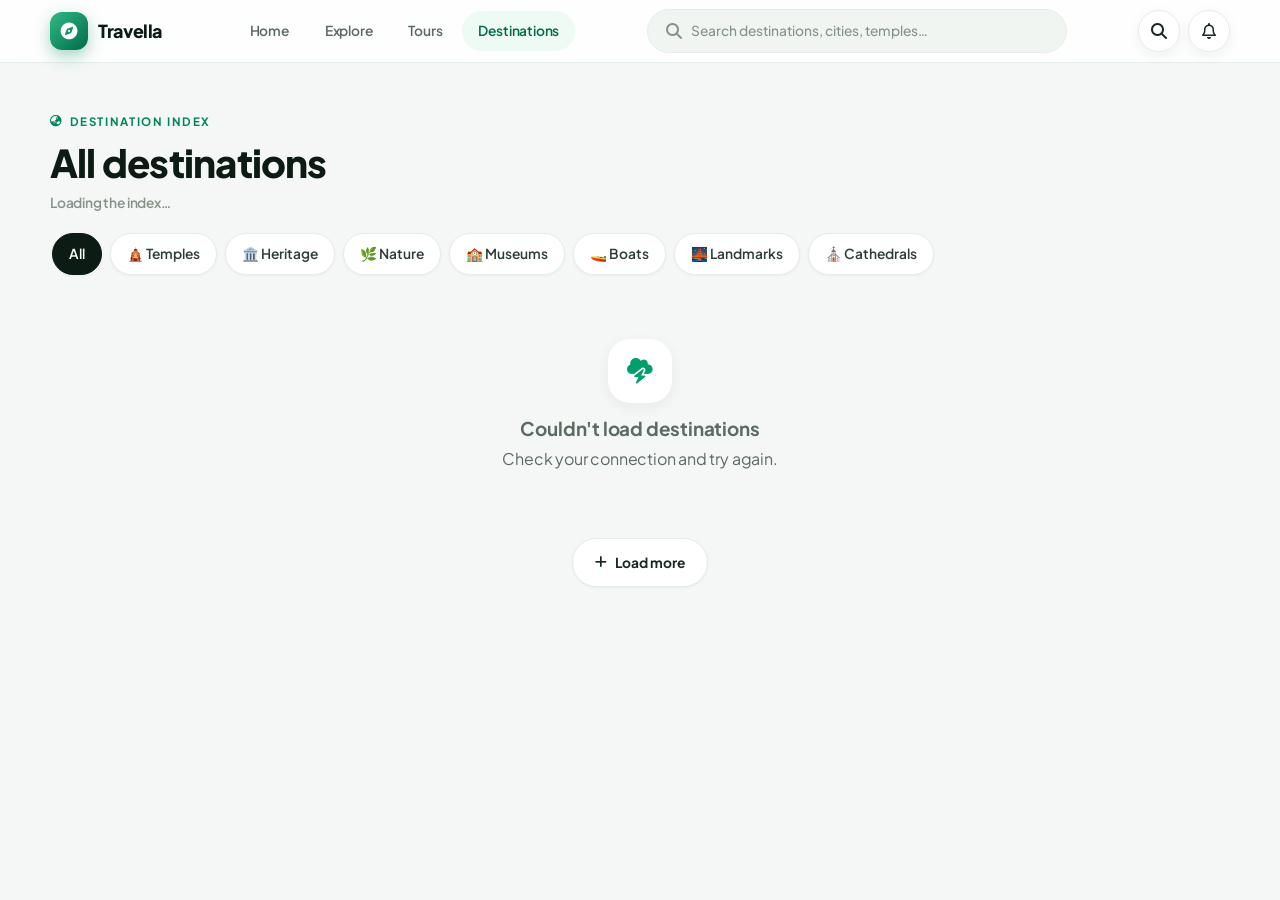
==== all.html @ 12d56f6b "Add files via upload" ====
<!DOCTYPE html>
<html lang="en">
<head>
<meta charset="UTF-8">
<meta name="viewport" content="width=device-width, initial-scale=1.0">
<title>Travella — Destinations</title>
<meta name="description" content="Browse every destination in the Travella index — temples, heritage, nature, museums and more.">
<link rel="preconnect" href="https://fonts.googleapis.com">
<link rel="preconnect" href="https://fonts.gstatic.com" crossorigin>
<link href="https://fonts.googleapis.com/css2?family=Plus+Jakarta+Sans:wght@400;500;600;700;800&display=swap" rel="stylesheet">
<link href="https://cdnjs.cloudflare.com/ajax/libs/font-awesome/6.5.2/css/all.min.css" rel="stylesheet">
<link href="styles.css" rel="stylesheet">
<style>
  .list-top { padding-top: clamp(20px, 4vw, 44px); }
  .list-top h1 { margin-top: 8px; }
  .list-count { font-size: var(--fs-sm); color: var(--ink-400); font-weight: 600; margin-top: 6px; display: block; }
  .chip-filter { border-width: 1.5px; }
  .chip-filter.active { background: var(--ink-900); color: #fff; border-color: var(--ink-900); }
  .load-more-wrap { display: grid; place-items: center; padding: 26px 0 10px; }
  .grid-all { grid-template-columns: repeat(auto-fill, minmax(min(100%, 210px), 1fr)); }
</style>
</head>
<body>

<main class="container list-top">
  <span class="eyebrow anim-up"><i class="fa-solid fa-earth-asia"></i> Destination index</span>
  <h1 class="h1 anim-up delay-1" id="pageTitle">All destinations</h1>
  <span class="list-count anim-up delay-1" id="pageCount">Loading the index…</span>

  <div class="filter-rail anim-up delay-2" id="filterRail" style="margin-top:18px;"></div>

  <div class="grid grid-all" id="destGrid" style="margin-top:10px;"></div>
  <div class="load-more-wrap" id="loadMoreWrap" hidden>
    <button class="btn btn-ghost" id="loadMoreBtn"><i class="fa-solid fa-plus"></i> Load more</button>
  </div>
</main>

<script src="app.js"></script>
<script>
const T = window.Travel;

const FILTERS = [
  { label: "All", cat: "" },
  { label: "🛕 Temples", cat: "Temple" },
  { label: "🏛️ Heritage", cat: "Heritage" },
  { label: "🌿 Nature", cat: "Nature" },
  { label: "🏫 Museums", cat: "Museum" },
  { label: "🚤 Boats", cat: "Boat" },
  { label: "🌉 Landmarks", cat: "Landmark" },
  { label: "⛪ Cathedrals", cat: "Church" },
];

let currentCat = "", page = 1, total = 0, hasMore = true, loading = false;

function readQuery() {
  const p = new URLSearchParams(location.search);
  currentCat = (p.get("category") || "").trim();
  page = 1;
}

function renderFilters() {
  const rail = document.getElementById("filterRail");
  rail.innerHTML = FILTERS.map((f) => `
    <button class="chip chip-filter ${(f.cat === currentCat || (f.cat === "" && !currentCat)) ? "active" : ""}"
            data-cat="${f.cat}">${f.label}</button>`).join("");
  rail.querySelectorAll(".chip-filter").forEach((c) => {
    c.addEventListener("click", () => {
      const cat = c.dataset.cat;
      const url = cat ? `all.html?category=${encodeURIComponent(cat)}` : "all.html";
      history.pushState({}, "", url);
      currentCat = cat;
      renderFilters();
      reload();
    });
  });
}

async function fetchPage() {
  if (!currentCat) {
    const res = await fetch(`${T.API}/sundarikanya?tag=&page=${page}&limit=60`);
    const j = await res.json();
    return j.data || [];
  }
  return T.fetchList(currentCat, page);
}

async function reload() {
  page = 1; hasMore = true; total = 0;
  const grid = document.getElementById("destGrid");
  const count = document.getElementById("pageCount");
  grid.innerHTML = T.skCards(8);
  document.getElementById("loadMoreWrap").hidden = true;
  try {
    const items = await fetchPage();
    total = items.length;
    document.getElementById("pageTitle").textContent = currentCat || "All destinations";
    count.textContent = items.length
      ? `${items.length} place${items.length > 1 ? "s" : ""} · ${currentCat || "entire index"}`
      : "No places matched this filter.";
    grid.innerHTML = items.length ? items.map(T.cardHTML).join("") :
      `<div class="state-box" style="grid-column:1/-1;">
        <div class="state-ico"><i class="fa-regular fa-face-frown"></i></div>
        <h3 class="h3">Nothing under “${T.esc(currentCat)}”</h3>
        <p>Try a broader filter above.</p>
      </div>`;
    hasMore = items.length >= 60 || items.length === 30;
    document.getElementById("loadMoreWrap").hidden = !hasMore;
  } catch (e) {
    console.error(e);
    grid.innerHTML = `<div class="state-box" style="grid-column:1/-1;">
      <div class="state-ico"><i class="fa-solid fa-cloud-bolt"></i></div>
      <h3 class="h3">Couldn't load destinations</h3>
      <p>Check your connection and try again.</p>
    </div>`;
  }
  T.initReveal();
}

document.getElementById("loadMoreBtn").addEventListener("click", async () => {
  if (loading) return;
  loading = true;
  page++;
  const grid = document.getElementById("destGrid");
  const btn = document.getElementById("loadMoreBtn");
  btn.innerHTML = '<i class="fa-solid fa-circle-notch fa-spin"></i> Loading…';
  try {
    const more = await fetchPage();
    grid.insertAdjacentHTML("beforeend", more.map(T.cardHTML).join(""));
    total += more.length;
    document.getElementById("pageCount").textContent =
      `${total} places · ${currentCat || "entire index"}`;
    hasMore = more.length > 0;
    document.getElementById("loadMoreWrap").hidden = !hasMore;
  } catch (e) {
    console.error(e);
    page--;
  }
  btn.innerHTML = '<i class="fa-solid fa-plus"></i> Load more';
  loading = false;
});

readQuery();
renderFilters();
reload();

T.renderShell("all", { searchBox: true });
</script>
</body>
</html>
---- styles.css ----
/* ============================================================
   TRAVELLA — Premium Travel UI · Mobile-first Design System
   Flexbox + CSS Grid + Container Queries + Fluid Typography
   ============================================================ */

/* ---------- 1. Design Tokens ---------- */
:root {
  /* Brand */
  --brand-700: #006b4a;
  --brand-600: #00855b;
  --brand-500: #00a06b;
  --brand-400: #2fbb84;
  --brand-100: #d7f4e6;
  --brand-50: #eefaf4;

  /* Accent */
  --sun-600: #e8890c;
  --sun-500: #ffb23e;
  --sun-100: #fff1d6;

  /* Ink (text) */
  --ink-900: #0c1b14;
  --ink-800: #172920;
  --ink-700: #2c3d33;
  --ink-500: #5c6b62;
  --ink-400: #84948a;
  --ink-300: #aebbb3;

  /* Surfaces */
  --bg: #f4f7f5;
  --surface: #ffffff;
  --surface-2: #f0f5f2;
  --line: #e5ede8;

  /* Radius */
  --r-xs: 10px;
  --r-sm: 14px;
  --r-md: 20px;
  --r-lg: 26px;
  --r-xl: 34px;
  --r-full: 999px;

  /* Shadows */
  --sh-xs: 0 1px 3px rgba(14, 42, 30, 0.05);
  --sh-sm: 0 4px 14px rgba(14, 42, 30, 0.06);
  --sh-md: 0 12px 32px rgba(14, 42, 30, 0.09);
  --sh-lg: 0 26px 60px rgba(14, 42, 30, 0.14);

  /* Fluid type scale */
  --fs-hero: clamp(2.1rem, 1.2rem + 3.4vw, 3.5rem);
  --fs-h1: clamp(1.6rem, 1.15rem + 1.6vw, 2.4rem);
  --fs-h2: clamp(1.25rem, 1.05rem + 0.8vw, 1.65rem);
  --fs-h3: clamp(1.02rem, 0.95rem + 0.3vw, 1.18rem);
  --fs-body: clamp(0.93rem, 0.9rem + 0.15vw, 1rem);
  --fs-sm: clamp(0.8rem, 0.78rem + 0.1vw, 0.87rem);
  --fs-xs: 0.72rem;

  /* Font */
  --font: "Plus Jakarta Sans", "Inter", system-ui, -apple-system, "Segoe UI", sans-serif;

  /* Motion */
  --ease: cubic-bezier(0.22, 0.61, 0.36, 1);
  --ease-spring: cubic-bezier(0.34, 1.4, 0.44, 1);
}

/* ---------- 2. Reset & Base ---------- */
*, *::before, *::after { box-sizing: border-box; margin: 0; padding: 0; }
html { scroll-behavior: smooth; -webkit-text-size-adjust: 100%; }
body {
  font-family: var(--font);
  font-size: var(--fs-body);
  line-height: 1.55;
  color: var(--ink-900);
  background: var(--bg);
  min-height: 100vh;
  -webkit-font-smoothing: antialiased;
  letter-spacing: -0.012em;
}
img { display: block; max-width: 100%; }
a { color: inherit; text-decoration: none; }
button { font: inherit; cursor: pointer; border: 0; background: none; color: inherit; }
input, textarea { font: inherit; border: 0; outline: 0; color: inherit; }
ul, ol { list-style: none; }
h1, h2, h3, h4 { line-height: 1.2; text-wrap: balance; }
::selection { background: var(--brand-500); color: #fff; }

/* ---------- 3. Layout primitives ---------- */
.container {
  width: min(1180px, 100% - clamp(1.6rem, 4vw, 3.5rem));
  margin-inline: auto;
}
.container--narrow { width: min(860px, 100% - clamp(1.6rem, 4vw, 3.5rem)); }

.stack { display: flex; flex-direction: column; }
.stack > * + * { margin-top: var(--gap, 14px); }

/* Responsive grid — auto-fills columns based on width (no media query needed) */
.grid {
  display: grid;
  gap: clamp(12px, 2vw, 22px);
  grid-template-columns: repeat(auto-fill, minmax(min(100%, 190px), 1fr));
}
.grid--wide { grid-template-columns: repeat(auto-fill, minmax(min(100%, 250px), 1fr)); }

/* ---------- 4. Typography utilities ---------- */
.hero-title { font-size: var(--fs-hero); font-weight: 800; letter-spacing: -0.03em; }
.h1 { font-size: var(--fs-h1); font-weight: 800; letter-spacing: -0.02em; }
.h2 { font-size: var(--fs-h2); font-weight: 800; letter-spacing: -0.02em; }
.h3 { font-size: var(--fs-h3); font-weight: 700; }
.muted { color: var(--ink-500); }
.eyebrow {
  display: inline-flex; align-items: center; gap: 6px;
  font-size: var(--fs-xs); font-weight: 700; letter-spacing: 0.14em;
  text-transform: uppercase; color: var(--brand-600);
}

/* ---------- 5. Buttons & chips ---------- */
.btn {
  display: inline-flex; align-items: center; justify-content: center; gap: 8px;
  font-weight: 700; font-size: var(--fs-sm); border-radius: var(--r-full);
  padding: 13px 22px; transition: transform 0.18s var(--ease), box-shadow 0.25s var(--ease);
  white-space: nowrap; user-select: none;
}
.btn:active { transform: scale(0.97); }
.btn-primary { background: linear-gradient(135deg, var(--brand-500), var(--brand-700)); color: #fff; box-shadow: 0 10px 24px rgba(0, 133, 91, 0.35); }
.btn-primary:hover { box-shadow: 0 14px 30px rgba(0, 133, 91, 0.45); transform: translateY(-1px); }
.btn-dark { background: var(--ink-900); color: #fff; }
.btn-ghost { background: var(--surface); color: var(--ink-800); border: 1px solid var(--line); box-shadow: var(--sh-xs); }
.btn-ghost:hover { border-color: var(--brand-400); color: var(--brand-700); }
.btn-sm { padding: 9px 16px; font-size: var(--fs-xs); }

.chip {
  display: inline-flex; align-items: center; gap: 6px;
  padding: 9px 16px; border-radius: var(--r-full);
  background: var(--surface); border: 1px solid var(--line);
  font-size: var(--fs-sm); font-weight: 600; color: var(--ink-700);
  box-shadow: var(--sh-xs); transition: all 0.2s var(--ease); white-space: nowrap;
}
.chip:hover { border-color: var(--brand-400); }
.chip.active { background: var(--ink-900); color: #fff; border-color: var(--ink-900); }
.chip.active i { color: var(--sun-500); }

/* ---------- 6. Icon buttons ---------- */
.icon-btn {
  width: 42px; height: 42px; flex: none; display: grid; place-items: center;
  border-radius: 50%; background: var(--surface); color: var(--ink-800);
  box-shadow: var(--sh-sm); border: 1px solid var(--line); font-size: 1rem;
  transition: transform 0.18s var(--ease);
}
.icon-btn:active { transform: scale(0.9); }

/* ---------- 7. Top navigation ----------
   Mobile: logo + search trigger + bell
   Desktop: full navbar with links            */
.topnav {
  position: sticky; top: 0; z-index: 80;
  backdrop-filter: blur(14px); -webkit-backdrop-filter: blur(14px);
  background: color-mix(in srgb, #ffffff 82%, transparent);
  border-bottom: 1px solid var(--line);
}
.topnav-inner {
  display: flex; align-items: center; justify-content: space-between; gap: 12px;
  min-height: 62px;
}
.brand { display: flex; align-items: center; gap: 10px; font-weight: 800; font-size: 1.12rem; letter-spacing: -0.02em; }
.brand-logo {
  width: 38px; height: 38px; border-radius: 12px; display: grid; place-items: center;
  background: linear-gradient(135deg, var(--brand-400), var(--brand-700)); color: #fff; font-size: 1.05rem;
  box-shadow: 0 6px 16px rgba(0, 133, 91, 0.35);
}
.nav-links { display: none; align-items: center; gap: 4px; }
.nav-links a {
  padding: 9px 16px; border-radius: var(--r-full); font-weight: 600;
  font-size: var(--fs-sm); color: var(--ink-500); transition: all 0.2s var(--ease);
}
.nav-links a:hover { color: var(--ink-900); background: var(--surface-2); }
.nav-links a.active { color: var(--brand-700); background: var(--brand-50); }
.topnav-search {
  display: none; flex: 1; max-width: 420px; align-items: center; gap: 10px;
  background: var(--surface-2); border: 1px solid var(--line);
  border-radius: var(--r-full); padding: 10px 18px; color: var(--ink-400);
}
.topnav-search input { background: none; width: 100%; font-size: var(--fs-sm); font-weight: 500; }
.topnav-search input::placeholder { color: var(--ink-400); }

/* ---------- 8. Bottom dock (mobile) ---------- */
.dock {
  position: fixed; bottom: 14px; left: 50%; transform: translateX(-50%);
  z-index: 90; width: min(92%, 430px);
  display: flex; align-items: center; justify-content: space-between;
  padding: 9px 14px; border-radius: var(--r-full);
  background: rgba(255, 255, 255, 0.92); backdrop-filter: blur(16px);
  box-shadow: var(--sh-lg); border: 1px solid rgba(255, 255, 255, 0.9);
}
.dock a {
  width: 52px; height: 46px; border-radius: var(--r-full);
  display: grid; place-items: center; font-size: 1.15rem; color: var(--ink-500);
  transition: all 0.22s var(--ease);
}
.dock a.active { background: var(--ink-900); color: #fff; box-shadow: 0 8px 20px rgba(12, 27, 20, 0.3); }

/* Desktop chrome: swap mobile dock for the full navbar */
@media (min-width: 900px) {
  .nav-links { display: flex; }
  .topnav-search { display: flex; }
  .dock { display: none; }
  body.has-dock { padding-bottom: 0; }
}
.dock .dock-cta {
  width: 52px; height: 52px; margin-top: -30px; border-radius: 50%;
  background: linear-gradient(135deg, var(--brand-400), var(--brand-700));
  color: #fff; font-size: 1.3rem; box-shadow: 0 12px 26px rgba(0, 133, 91, 0.45);
  border: 4px solid #fff;
}
.dock .dock-cta:active { transform: scale(0.94); }
body.has-dock { padding-bottom: 96px; }

/* ---------- 9. Section headers ---------- */
.section-head { display: flex; align-items: center; justify-content: space-between; gap: 12px; margin-bottom: 4px; }
.section-head .view-all {
  font-size: var(--fs-sm); font-weight: 700; color: var(--brand-600);
  display: inline-flex; align-items: center; gap: 4px; transition: gap 0.2s var(--ease);
}
.section-head .view-all:hover { gap: 8px; }
.section { margin-top: clamp(26px, 5vw, 46px); content-visibility: auto; contain-intrinsic-size: auto 480px; }

/* ---------- 10. Rails: horizontal snap scroll (mobile) → grid (desktop) ---------- */
.rail {
  display: flex; gap: clamp(12px, 1.6vw, 18px); overflow-x: auto;
  scroll-snap-type: x proximity; padding: 6px 4px 18px;
  margin-inline: calc(clamp(1.6rem, 4vw, 3.5rem) / 2 * -1); /* bleed to screen edge */
  padding-inline: clamp(1.6rem, 4vw, 3.5rem);
  scrollbar-width: none;
}
.rail::-webkit-scrollbar { display: none; }
.rail > * { scroll-snap-align: start; }
@media (min-width: 900px) {
  .rail {
    display: grid; grid-template-columns: repeat(auto-fill, minmax(min(100%, 235px), 1fr));
    overflow: visible; margin-inline: 0; padding: 4px 0 8px; scroll-snap: none;
  }
  .rail--fixed {
    display: grid; grid-template-columns: repeat(auto-fill, minmax(190px, 1fr));
  }
}

/* ---------- 11. Destination card ---------- */
.dcard {
  container-type: inline-size;
  min-width: 200px; flex: 0 0 76vw; max-width: 100%;
  background: var(--surface); border-radius: var(--r-md);
  overflow: hidden; border: 1px solid var(--line); box-shadow: var(--sh-sm);
  transition: transform 0.28s var(--ease), box-shadow 0.28s var(--ease);
  display: flex; flex-direction: column;
}
@media (min-width: 480px) { .dcard { flex-basis: 230px; } }
.dcard:hover { transform: translateY(-5px); box-shadow: var(--sh-md); }
.dcard .media {
  position: relative; aspect-ratio: 4 / 3.1; overflow: hidden; background: var(--surface-2);
}
.dcard .media img {
  width: 100%; height: 100%; object-fit: cover;
  transition: transform 0.6s var(--ease);
}
.dcard:hover .media img { transform: scale(1.06); }
.dcard .cat-badge {
  position: absolute; top: 10px; left: 10px; z-index: 3;
  background: rgba(255, 255, 255, 0.9); backdrop-filter: blur(8px);
  color: var(--ink-800); font-size: 0.62rem; font-weight: 700; letter-spacing: 0.06em;
  text-transform: uppercase; padding: 5px 11px; border-radius: var(--r-full);
  box-shadow: var(--sh-xs);
}
.dcard .heart {
  position: absolute; top: 10px; right: 10px; z-index: 3;
  width: 34px; height: 34px; border-radius: 50%;
  display: grid; place-items: center; background: rgba(255, 255, 255, 0.92);
  color: var(--ink-700); font-size: 0.85rem; box-shadow: var(--sh-xs);
  transition: all 0.2s var(--ease);
}
.dcard .heart.on { color: #ef4d4d; }
.dcard .heart.on i { font-weight: 900; }
.dcard .price-badge {
  position: absolute; bottom: 10px; right: 10px; z-index: 3;
  background: var(--ink-900); color: #fff; font-size: 0.7rem; font-weight: 700;
  padding: 6px 13px; border-radius: var(--r-full);
  box-shadow: 0 6px 16px rgba(12, 27, 20, 0.35);
}
.dcard .price-badge.free { background: var(--brand-600); }
.dbody { padding: 13px 14px 15px; display: flex; flex-direction: column; gap: 6px; flex: 1; }
.dtitle {
  font-size: 0.92rem; font-weight: 700; line-height: 1.35; color: var(--ink-900);
  display: -webkit-box; -webkit-line-clamp: 2; -webkit-box-orient: vertical; overflow: hidden;
}
.dloc {
  display: flex; align-items: center; gap: 5px; font-size: var(--fs-xs);
  color: var(--ink-500); font-weight: 500;
}
.dloc i { color: #e5484d; font-size: 0.7rem; }
.dloc span { overflow: hidden; text-overflow: ellipsis; white-space: nowrap; }
.dmeta { display: flex; align-items: center; gap: 6px; margin-top: auto; }
.rating-num { font-size: var(--fs-xs); font-weight: 800; color: var(--ink-900); }
.dots { display: inline-flex; gap: 2.5px; }
.dot { width: 7px; height: 7px; border-radius: 50%; background: var(--brand-500); }
.dot.muted { background: var(--line); }
.revs { font-size: var(--fs-xs); color: var(--ink-400); font-weight: 500; }
.meta-spacer { flex: 1; }
.days-tag {
  font-size: 0.62rem; font-weight: 700; color: var(--brand-700);
  background: var(--brand-50); padding: 3px 9px; border-radius: var(--r-full);
}

/* Container-query upgrade: when a card gets wider, enrich it */
@container (min-width: 300px) {
  .dcard .media { aspect-ratio: 16 / 10.5; }
  .dtitle { font-size: 1rem; }
}

/* ---------- 12. Recent row (list style) ---------- */
.rrow {
  container-type: inline-size;
  display: flex; align-items: center; gap: 14px;
  background: var(--surface); border: 1px solid var(--line);
  border-radius: var(--r-md); padding: 10px; box-shadow: var(--sh-xs);
  transition: transform 0.25s var(--ease), box-shadow 0.25s var(--ease);
}
.rrow:hover { transform: translateY(-3px); box-shadow: var(--sh-md); }
.rrow .thumb {
  width: 76px; height: 76px; flex: none; border-radius: var(--r-sm);
  object-fit: cover;
}
.rrow .rbody { min-width: 0; flex: 1; display: flex; flex-direction: column; gap: 4px; }
.rrow .rtitle {
  font-size: var(--fs-sm); font-weight: 700; color: var(--ink-900); line-height: 1.35;
  display: -webkit-box; -webkit-line-clamp: 2; -webkit-box-orient: vertical; overflow: hidden;
}
.rrow .rloc { display: flex; align-items: center; gap: 5px; font-size: var(--fs-xs); color: var(--ink-500); }
.rrow .rloc i { color: #e5484d; }
.rrow .rprice { font-size: var(--fs-sm); font-weight: 800; color: var(--brand-700); white-space: nowrap; }
@container (min-width: 420px) { .rrow .thumb { width: 96px; height: 96px; } .rrow .rtitle { font-size: 1rem; } }

/* ---------- 13. Hero (home) ---------- */
.hero-card {
  position: relative; overflow: hidden; border-radius: var(--r-xl);
  background: linear-gradient(135deg, #0f2f22 0%, #00513a 55%, #00a06b 130%);
  color: #fff; box-shadow: var(--sh-lg);
  padding: clamp(24px, 5vw, 44px);
}
.hero-card::after {
  content: ""; position: absolute; inset: 0; pointer-events: none;
  background:
    radial-gradient(600px 300px at 85% -10%, rgba(255, 178, 62, 0.35), transparent 60%),
    radial-gradient(500px 320px at -10% 110%, rgba(47, 187, 132, 0.45), transparent 60%);
}
.hero-card > * { position: relative; z-index: 1; }
.hero-card .hero-big { font-size: clamp(1.5rem, 1.2rem + 1.6vw, 2.2rem); font-weight: 800; line-height: 1.18; letter-spacing: -0.02em; }
.hero-stats { display: flex; gap: clamp(16px, 4vw, 36px); margin-top: clamp(18px, 3vw, 26px); }
.hero-stat b { display: block; font-size: clamp(1.1rem, 1rem + 0.8vw, 1.6rem); font-weight: 800; }
.hero-stat span { font-size: var(--fs-xs); color: rgba(255, 255, 255, 0.75); font-weight: 500; }

/* ---------- 14. Home search pill ---------- */
.search-pill {
  display: flex; align-items: center; gap: 12px;
  background: #fff; border-radius: var(--r-full);
  padding: 8px 8px 8px 20px; box-shadow: var(--sh-md);
  transition: box-shadow 0.25s var(--ease);
}
.search-pill:focus-within { box-shadow: 0 0 0 3px var(--brand-100), var(--sh-md); }
.search-pill i { color: var(--brand-600); }
.search-pill input { flex: 1; font-size: var(--fs-sm); font-weight: 500; min-width: 0; }
.search-pill input::placeholder { color: var(--ink-400); }
.search-pill .go {
  width: 42px; height: 42px; flex: none; border-radius: 50%;
  background: linear-gradient(135deg, var(--brand-500), var(--brand-700)); color: #fff;
  display: grid; place-items: center; box-shadow: 0 8px 18px rgba(0, 133, 91, 0.4);
  transition: transform 0.18s var(--ease);
}
.search-pill .go:active { transform: scale(0.9); }

/* ---------- 15. Explore / search page ---------- */
.hero-stage {
  position: relative; border-radius: var(--r-lg); overflow: hidden;
  aspect-ratio: 4 / 3.4; box-shadow: var(--sh-md);
}
@media (min-width: 640px) { .hero-stage { aspect-ratio: 16 / 7; } }
@media (min-width: 1100px) { .hero-stage { aspect-ratio: 21 / 8; } }
.hero-stage img { width: 100%; height: 100%; object-fit: cover; }
.hero-stage .shade {
  position: absolute; inset: 0; z-index: 2;
  background: linear-gradient(180deg, rgba(10, 22, 16, 0.05) 30%, rgba(10, 22, 16, 0.72) 100%);
  pointer-events: none;
}
.hero-stage .stage-caption {
  position: absolute; left: 18px; right: 18px; bottom: 16px; z-index: 3; color: #fff;
}
.hero-stage .stage-caption h1 { font-size: clamp(1.5rem, 1.1rem + 2vw, 2.6rem); font-weight: 800; letter-spacing: -0.02em; }
.hero-stage .stage-caption p { font-size: var(--fs-sm); color: rgba(255, 255, 255, 0.82); }
.hero-stage .count-chip {
  position: absolute; top: 14px; right: 14px; z-index: 3;
  background: rgba(12, 27, 20, 0.72); backdrop-filter: blur(8px); color: #fff;
  font-size: var(--fs-xs); font-weight: 700; padding: 7px 14px; border-radius: var(--r-full);
  display: flex; align-items: center; gap: 6px;
}
.hero-stage .car-btn {
  position: absolute; top: 50%; translate: 0 -50%; z-index: 4;
  width: 38px; height: 38px; border-radius: 50%; display: grid; place-items: center;
  background: rgba(255, 255, 255, 0.85); color: var(--ink-900); box-shadow: var(--sh-sm);
}
.hero-stage .car-btn.prev { left: 12px; }
.hero-stage .car-btn.next { right: 12px; }

/* Category blocks */
.cat-block { margin-top: clamp(30px, 5vw, 48px); }
.cat-block .cat-title {
  display: flex; align-items: center; justify-content: space-between; gap: 10px; margin-bottom: 14px;
}
.cat-block .cat-title h2 { font-size: clamp(1.05rem, 0.98rem + 0.4vw, 1.35rem); font-weight: 800; }
.cat-block .cat-title .count { font-size: var(--fs-xs); color: var(--ink-400); font-weight: 600; }
.cat-block .cat-title a { font-size: var(--fs-sm); font-weight: 700; color: var(--brand-600); }

/* ---------- 16. Details page ---------- */
.details-top {
  position: relative; border-radius: var(--r-lg); overflow: hidden;
  box-shadow: var(--sh-md); background: var(--surface-2);
  aspect-ratio: 4 / 3.4; touch-action: pan-y;
}
@media (min-width: 640px) { .details-top { aspect-ratio: 21 / 9.5; } }
.details-top .back-float, .details-top .share-float {
  position: absolute; top: 14px; z-index: 5;
  width: 42px; height: 42px; border-radius: 50%; display: grid; place-items: center;
  background: rgba(255, 255, 255, 0.92); backdrop-filter: blur(8px); color: var(--ink-900);
  box-shadow: var(--sh-md); font-size: 1rem;
}
.details-top .back-float { left: 14px; }
.details-top .share-float { right: 14px; }
.details-top .img-count {
  position: absolute; right: 14px; bottom: 14px; z-index: 5;
  background: rgba(12, 27, 20, 0.72); backdrop-filter: blur(8px); color: #fff;
  font-size: var(--fs-xs); font-weight: 700; padding: 6px 13px; border-radius: var(--r-full);
  display: flex; align-items: center; gap: 6px;
}

.detail-card {
  background: var(--surface); border: 1px solid var(--line);
  border-radius: var(--r-md); padding: clamp(18px, 3vw, 26px); box-shadow: var(--sh-sm);
}
.metric-grid {
  display: grid; grid-template-columns: repeat(3, 1fr); gap: clamp(10px, 2vw, 14px);
}
.metric {
  background: var(--surface-2); border-radius: var(--r-sm);
  padding: 14px 8px; text-align: center;
}
.metric b { display: block; font-size: var(--fs-h3); font-weight: 800; color: var(--ink-900); }
.metric span {
  font-size: 0.64rem; font-weight: 700; letter-spacing: 0.1em; text-transform: uppercase; color: var(--ink-400);
}
.hour-row {
  display: flex; align-items: center; justify-content: space-between; gap: 10px;
  padding: 11px 0; border-bottom: 1px solid var(--line);
}
.hour-row:last-child { border-bottom: 0; padding-bottom: 0; }
.hour-row .day { font-weight: 700; font-size: var(--fs-sm); }
.hour-row .today { font-size: 0.6rem; font-weight: 800; color: #fff; background: var(--brand-500); padding: 2px 8px; border-radius: var(--r-full); }
.hour-row .time {
  font-size: var(--fs-sm); font-weight: 600; color: var(--ink-700);
  background: var(--surface-2); padding: 5px 13px; border-radius: var(--r-full);
}
.price-row { display: flex; align-items: center; justify-content: space-between; gap: 10px; padding: 10px 0; border-bottom: 1px dashed var(--line); }
.price-row:last-child { border-bottom: 0; padding-bottom: 0; }
.price-row .who { font-size: var(--fs-sm); color: var(--ink-500); font-weight: 600; }
.price-row .how { font-size: var(--fs-body); font-weight: 800; }
.fac-list { display: flex; flex-wrap: wrap; gap: 8px; }
.fac-chip {
  display: inline-flex; align-items: center; gap: 7px;
  background: var(--brand-50); color: var(--brand-700);
  font-size: var(--fs-sm); font-weight: 600; padding: 8px 14px; border-radius: var(--r-full);
}
.fac-chip i { color: var(--brand-500); font-size: 0.8rem; }

/* Sticky side panel (desktop) */
@media (min-width: 960px) {
  .details-layout { display: grid; grid-template-columns: minmax(0, 1.6fr) minmax(300px, 0.9fr); gap: clamp(20px, 3vw, 32px); align-items: start; }
  .details-side { position: sticky; top: 86px; }
}
.cta-bar-mobile {
  position: fixed; bottom: 14px; left: 50%; transform: translateX(-50%); z-index: 90;
  width: min(92%, 430px);
  display: flex; align-items: center; justify-content: space-between; gap: 12px;
  background: rgba(255, 255, 255, 0.94); backdrop-filter: blur(16px);
  border-radius: var(--r-full); padding: 10px 12px 10px 22px;
  box-shadow: var(--sh-lg); border: 1px solid rgba(255, 255, 255, 0.9);
}
@media (min-width: 960px) { .cta-bar-mobile { display: none; } }
.cta-bar-mobile .fee-label { font-size: 0.62rem; font-weight: 700; letter-spacing: 0.1em; text-transform: uppercase; color: var(--ink-400); }
.cta-bar-mobile .fee-value { font-size: 1.15rem; font-weight: 800; }

/* Gallery rail */
.gallery-rail { display: flex; gap: 12px; overflow-x: auto; padding: 4px 2px 10px; scroll-snap-type: x proximity; scrollbar-width: none; }
.gallery-rail::-webkit-scrollbar { display: none; }
.gallery-rail img { width: 150px; height: 106px; object-fit: cover; border-radius: var(--r-sm); flex: none; scroll-snap-align: start; cursor: pointer; transition: transform .2s var(--ease), box-shadow .2s var(--ease); }
.gallery-rail img:hover { transform: translateY(-2px); box-shadow: var(--sh-md); }
.gallery-rail .g-thumb {
  width: 150px; height: 106px; flex: none; border-radius: var(--r-sm);
  display: grid; place-items: center; cursor: pointer;
  background: linear-gradient(135deg, var(--ink-900), #23412f);
  color: #fff; font-size: 1.9rem;
  box-shadow: inset 0 0 0 1px rgba(255, 255, 255, 0.08);
  transition: transform .2s var(--ease), box-shadow .2s var(--ease);
}
.gallery-rail .g-thumb:hover { transform: translateY(-2px); box-shadow: var(--sh-md); }

/* ---------- 17. Skeleton loading ---------- */
.sk {
  position: relative; overflow: hidden; background: #e8efe9; border-radius: 10px;
}
.sk::after {
  content: ""; position: absolute; inset: 0;
  background: linear-gradient(90deg, transparent, rgba(255, 255, 255, 0.75), transparent);
  animation: shimmer 1.4s infinite;
}
@keyframes shimmer { 100% { transform: translateX(100%); } }
.sk-card {
  min-width: 200px; flex: 0 0 76vw; background: #fff; border-radius: var(--r-md);
  padding: 10px; border: 1px solid var(--line);
}
@media (min-width: 480px) { .sk-card { flex-basis: 230px; } }
.sk-card .sk { margin-bottom: 10px; }
.sk-row { display: flex; gap: 14px; align-items: center; background: #fff; border: 1px solid var(--line); border-radius: var(--r-md); padding: 10px; }

/* ---------- 18. Page 2 (experiences) components ---------- */
.x-card {
  background: var(--surface); border-radius: var(--r-lg); overflow: hidden;
  border: 1px solid var(--line); box-shadow: var(--sh-sm);
  transition: transform 0.28s var(--ease), box-shadow 0.28s var(--ease);
}
.x-card:hover { transform: translateY(-5px); box-shadow: var(--sh-md); }
.x-card .x-media { position: relative; }
.x-card .x-media img { width: 100%; aspect-ratio: 16 / 9; object-fit: cover; }
.x-card .x-badge {
  position: absolute; top: 14px; left: 14px; background: var(--sun-500); color: #3a2502;
  font-size: 0.68rem; font-weight: 800; letter-spacing: 0.04em; padding: 7px 14px; border-radius: var(--r-full);
  box-shadow: var(--sh-sm);
}
.x-body { padding: 18px; display: flex; flex-direction: column; gap: 8px; }
.stars-line { display: flex; align-items: center; gap: 6px; color: var(--sun-600); font-size: var(--fs-xs); font-weight: 700; }
.stars-line .muted { font-weight: 600; }
.x-price { font-size: 1.25rem; font-weight: 800; color: var(--brand-700); }
.x-price small { display: block; font-size: 0.66rem; font-weight: 700; letter-spacing: 0.08em; text-transform: uppercase; color: var(--ink-400); }

.cat-card {
  background: var(--surface); border: 1px solid var(--line); border-radius: var(--r-md);
  padding: 20px 12px; text-align: center; box-shadow: var(--sh-xs);
  transition: transform 0.25s var(--ease), border-color 0.25s var(--ease);
}
.cat-card:hover { transform: translateY(-4px); border-color: var(--brand-400); }
.cat-card .cat-ico {
  width: 56px; height: 56px; margin: 0 auto 10px; border-radius: 18px;
  background: var(--brand-50); display: grid; place-items: center; font-size: 1.6rem;
}
.cat-card b { font-size: var(--fs-sm); font-weight: 700; }
.cat-card small { display: block; margin-top: 2px; font-size: var(--fs-xs); color: var(--ink-400); }

.event-card {
  background: var(--surface); border: 1px solid var(--line); border-radius: var(--r-md);
  padding: 18px; box-shadow: var(--sh-xs); display: flex; align-items: center; justify-content: space-between; gap: 12px;
  transition: transform 0.25s var(--ease), box-shadow 0.25s var(--ease);
}
.event-card:hover { transform: translateY(-3px); box-shadow: var(--sh-md); }
.event-card .ev-ico {
  width: 52px; height: 52px; flex: none; border-radius: var(--r-sm);
  background: var(--sun-100); display: grid; place-items: center; font-size: 1.4rem;
}
.event-card .ev-when { font-size: var(--fs-xs); color: var(--ink-500); font-weight: 600; display: flex; align-items: center; gap: 5px; }
.event-card .ev-when i { color: var(--sun-600); }

/* ---------- 19. Filters (all / search) ---------- */
.filter-rail {
  display: flex; gap: 8px; overflow-x: auto; padding: 2px 2px 14px;
  scrollbar-width: none; scroll-snap-type: x proximity;
}
.filter-rail::-webkit-scrollbar { display: none; }

/* ---------- 20. Animations ---------- */
@keyframes fadeUp { from { opacity: 0; transform: translateY(18px); } to { opacity: 1; transform: none; } }
@keyframes fadeIn { from { opacity: 0; } to { opacity: 1; } }
@keyframes pop { 0% { transform: scale(0.92); opacity: 0; } 100% { transform: scale(1); opacity: 1; } }
.anim-up { animation: fadeUp 0.65s var(--ease) both; }
.anim-in { animation: fadeIn 0.5s var(--ease) both; }
.anim-pop { animation: pop 0.4s var(--ease-spring) both; }
.delay-1 { animation-delay: 0.08s; } .delay-2 { animation-delay: 0.16s; }
.delay-3 { animation-delay: 0.24s; } .delay-4 { animation-delay: 0.32s; }
@media (prefers-reduced-motion: reduce) {
  *, *::before, *::after { animation-duration: 0.01ms !important; transition-duration: 0.01ms !important; }
}

/* ---------- 20b. Sliding carousel (images + video) ---------- */
.carousel { position: relative; width: 100%; height: 100%; overflow: hidden; touch-action: pan-y; }
.carousel-fill { position: absolute; inset: 0; }
.carousel-track {
  display: flex; height: 100%;
  transition: transform 0.6s cubic-bezier(0.22, 0.61, 0.36, 1);
  will-change: transform;
}
.carousel-slide { flex: 0 0 100%; width: 100%; height: 100%; position: relative; background: #dde6e0; }
.carousel-slide img, .carousel-slide video { width: 100%; height: 100%; object-fit: cover; display: block; }
.carousel-slide video { background: #000; }
.carousel-arrow {
  position: absolute; top: 50%; translate: 0 -50%; z-index: 7;
  width: 40px; height: 40px; border-radius: 50%; border: 0; cursor: pointer;
  display: grid; place-items: center;
  background: rgba(255, 255, 255, 0.9); color: var(--ink-900); box-shadow: var(--sh-md);
  transition: transform 0.2s var(--ease), background 0.2s var(--ease);
}
.carousel-arrow.prev { left: 14px; }
.carousel-arrow.next { right: 14px; }
.carousel-arrow:active { transform: scale(0.9); }
.carousel-dots {
  position: absolute; bottom: 14px; left: 50%; translate: -50% 0; z-index: 7;
  display: flex; align-items: center; gap: 6px;
}
.dot-nav {
  width: 7px; height: 7px; padding: 0; border: 0; border-radius: 50%;
  background: rgba(255, 255, 255, 0.55); cursor: pointer;
  transition: all 0.3s var(--ease);
}
.dot-nav.active { width: 22px; border-radius: 99px; background: #fff; }
.carousel-counter {
  position: absolute; z-index: 7;
  background: rgba(12, 27, 20, 0.72); backdrop-filter: blur(8px); color: #fff;
  font-size: var(--fs-xs); font-weight: 700; padding: 7px 14px; border-radius: var(--r-full);
  display: flex; align-items: center; gap: 6px; pointer-events: none;
}
.carousel-counter.bottom-right { right: 14px; bottom: 14px; }
.carousel-counter.top-right { right: 14px; top: 14px; }

/* ---------- 21. Footer ---------- */
.footer { margin-top: clamp(40px, 7vw, 70px); padding: 34px 0 26px; border-top: 1px solid var(--line); }
.footer .brand { margin-bottom: 6px; }
.footer p { font-size: var(--fs-sm); color: var(--ink-500); max-width: 420px; }
.footer .foot-links { display: flex; flex-wrap: wrap; gap: 10px 22px; margin-top: 14px; }
.footer .foot-links a { font-size: var(--fs-sm); font-weight: 600; color: var(--ink-500); transition: color 0.2s; }
.footer .foot-links a:hover { color: var(--brand-600); }

/* ---------- 22. Empty / error states ---------- */
.state-box {
  display: grid; place-items: center; text-align: center; gap: 8px;
  padding: 40px 20px; color: var(--ink-500);
}
.state-box .state-ico {
  width: 64px; height: 64px; border-radius: 22px; background: var(--surface);
  display: grid; place-items: center; font-size: 1.6rem; color: var(--brand-500);
  box-shadow: var(--sh-sm); margin-bottom: 6px;
}

/* ---------- 23. Reveal-on-scroll (lightweight) ---------- */
.reveal { opacity: 0; }
.reveal.in { animation: fadeUp 0.65s var(--ease) both; }
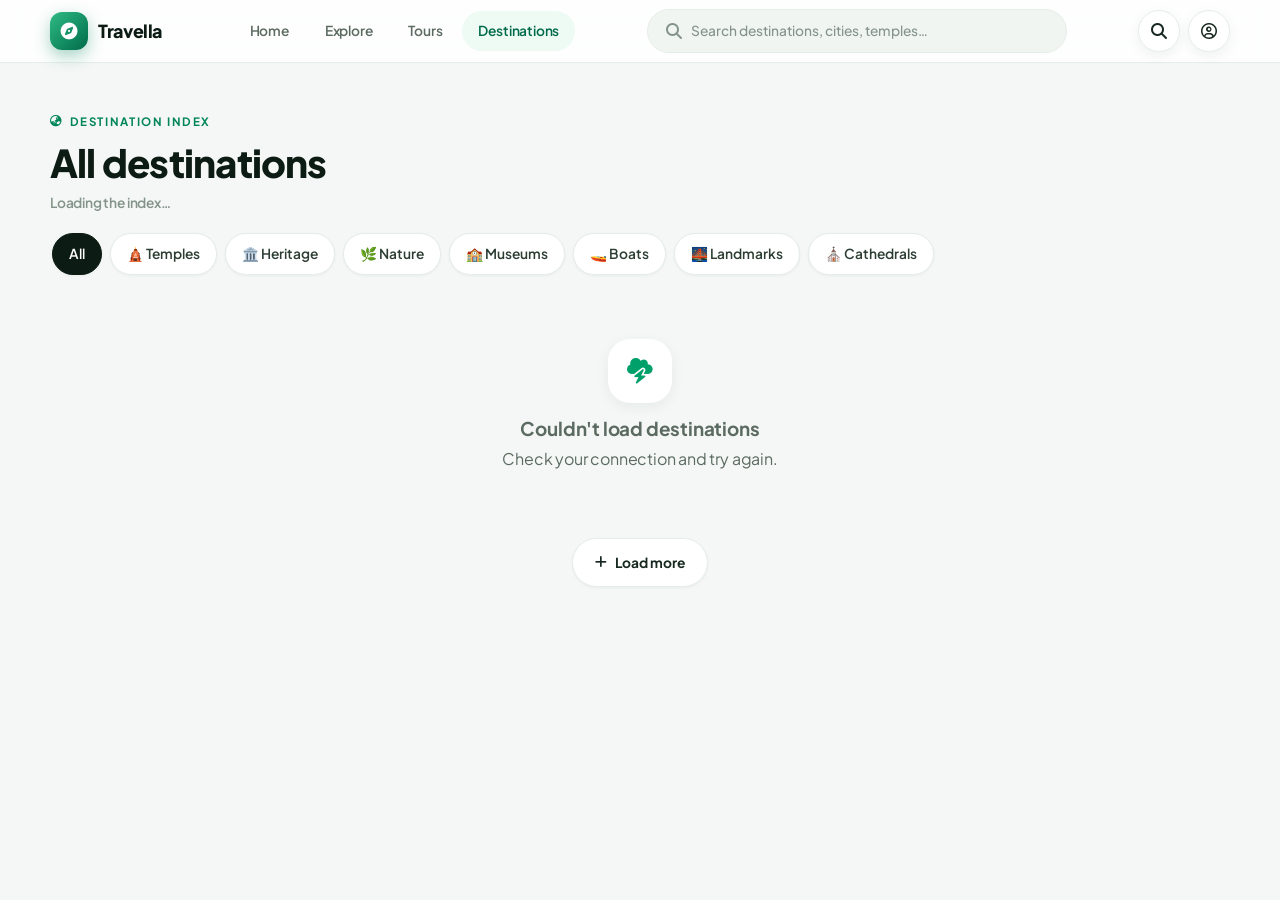
==== commit 9b6e4b0f: "Add files via upload" ====
--- a/all.html
+++ b/all.html
@@ -7,6 +7,9 @@
 <meta name="description" content="Browse every destination in the Travella index — temples, heritage, nature, museums and more.">
 <link rel="preconnect" href="https://fonts.googleapis.com">
 <link rel="preconnect" href="https://fonts.gstatic.com" crossorigin>
+<link rel="preconnect" href="https://tourandtravels-nine.vercel.app" crossorigin>
+<link rel="preconnect" href="https://ik.imagekit.io">
+<link rel="dns-prefetch" href="https://tourandtravels-nine.vercel.app">
 <link href="https://fonts.googleapis.com/css2?family=Plus+Jakarta+Sans:wght@400;500;600;700;800&display=swap" rel="stylesheet">
 <link href="https://cdnjs.cloudflare.com/ajax/libs/font-awesome/6.5.2/css/all.min.css" rel="stylesheet">
 <link href="styles.css" rel="stylesheet">
--- a/styles.css
+++ b/styles.css
@@ -511,20 +511,22 @@
 
 /* ---------- 17. Skeleton loading ---------- */
 .sk {
-  position: relative; overflow: hidden; background: #e8efe9; border-radius: 10px;
+  position: relative; overflow: hidden; background: #e6ece8; border-radius: 10px;
 }
 .sk::after {
   content: ""; position: absolute; inset: 0;
-  background: linear-gradient(90deg, transparent, rgba(255, 255, 255, 0.75), transparent);
-  animation: shimmer 1.4s infinite;
-}
-@keyframes shimmer { 100% { transform: translateX(100%); } }
+  background: linear-gradient(100deg, transparent 30%, rgba(255, 255, 255, 0.85) 50%, transparent 70%);
+  background-size: 200% 100%;
+  animation: shimmer 1.5s ease-in-out infinite;
+}
+@keyframes shimmer { 0% { background-position: 130% 0; } 100% { background-position: -30% 0; } }
 .sk-card {
   min-width: 200px; flex: 0 0 76vw; background: #fff; border-radius: var(--r-md);
   padding: 10px; border: 1px solid var(--line);
 }
 @media (min-width: 480px) { .sk-card { flex-basis: 230px; } }
 .sk-card .sk { margin-bottom: 10px; }
+.sk-card .sk-img { aspect-ratio: 4 / 3; border-radius: 14px; margin-bottom: 12px; }
 .sk-row { display: flex; gap: 14px; align-items: center; background: #fff; border: 1px solid var(--line); border-radius: var(--r-md); padding: 10px; }
 
 /* ---------- 18. Page 2 (experiences) components ---------- */
@@ -604,6 +606,20 @@
 .carousel-slide { flex: 0 0 100%; width: 100%; height: 100%; position: relative; background: #dde6e0; }
 .carousel-slide img, .carousel-slide video { width: 100%; height: 100%; object-fit: cover; display: block; }
 .carousel-slide video { background: #000; }
+.carousel-slide.is-video::after {
+  content: "VIDEO"; position: absolute; top: 14px; left: 14px; z-index: 4;
+  display: inline-flex; align-items: center; gap: 6px;
+  background: rgba(12, 27, 20, 0.72); backdrop-filter: blur(8px);
+  color: #fff; font-size: 0.62rem; font-weight: 800; letter-spacing: 0.12em;
+  padding: 7px 12px; border-radius: var(--r-full); pointer-events: none;
+}
+.carousel-slide.is-video::before {
+  content: ""; position: absolute; top: 14px; left: 14px; z-index: 5;
+  width: 0; height: 0; pointer-events: none;
+  border-top: 5px solid transparent; border-bottom: 5px solid transparent;
+  border-left: 8px solid #fff;
+  transform: translate(2px, 6px);
+}
 .carousel-arrow {
   position: absolute; top: 50%; translate: 0 -50%; z-index: 7;
   width: 40px; height: 40px; border-radius: 50%; border: 0; cursor: pointer;
@@ -655,3 +671,142 @@
 /* ---------- 23. Reveal-on-scroll (lightweight) ---------- */
 .reveal { opacity: 0; }
 .reveal.in { animation: fadeUp 0.65s var(--ease) both; }
+
+/* ---------- 24. Recent collection — bento grid ---------- */
+.bento {
+  display: grid; gap: clamp(10px, 1.6vw, 16px);
+  grid-template-columns: repeat(2, 1fr);
+}
+.bento .b-item { aspect-ratio: 4 / 5; }
+.bento .b-item:first-child { grid-column: 1 / -1; aspect-ratio: 21 / 10; }
+
+.b-item {
+  position: relative; overflow: hidden; border-radius: var(--r-lg);
+  display: block; isolation: isolate;
+  box-shadow: var(--sh-sm); background: var(--ink-100);
+  transition: transform 0.3s var(--ease), box-shadow 0.3s var(--ease);
+}
+.b-item img {
+  position: absolute; inset: 0; width: 100%; height: 100%;
+  object-fit: cover; transition: transform 0.7s var(--ease);
+}
+.b-item:hover { box-shadow: var(--sh-lg); transform: translateY(-2px); }
+.b-item:hover img { transform: scale(1.06); }
+.b-scrim {
+  position: absolute; inset: 0; z-index: 1;
+  background: linear-gradient(to top, rgba(5, 16, 10, 0.84) 0%, rgba(5, 16, 10, 0.28) 42%, transparent 68%);
+}
+.b-price {
+  position: absolute; top: 12px; left: 12px; z-index: 2;
+  background: rgba(255, 255, 255, 0.92); color: var(--brand-700);
+  font-size: 0.68rem; font-weight: 800; padding: 6px 11px; border-radius: var(--r-full);
+  backdrop-filter: blur(6px); box-shadow: var(--sh-xs);
+}
+.b-price.free { color: #14663f; }
+.b-rate {
+  position: absolute; top: 12px; right: 12px; z-index: 2;
+  display: inline-flex; align-items: center; gap: 4px;
+  background: rgba(255, 255, 255, 0.92); color: #3a2502;
+  font-size: 0.68rem; font-weight: 800; padding: 6px 10px; border-radius: var(--r-full);
+  backdrop-filter: blur(6px); box-shadow: var(--sh-xs);
+}
+.b-rate i { color: var(--sun-500); }
+.b-meta { position: absolute; left: 14px; right: 14px; bottom: 12px; z-index: 2; color: #fff; }
+.b-title {
+  font-size: var(--fs-sm); font-weight: 800; line-height: 1.25; letter-spacing: -0.01em;
+  display: -webkit-box; -webkit-line-clamp: 2; -webkit-box-orient: vertical; overflow: hidden;
+}
+.b-loc {
+  display: flex; align-items: center; gap: 5px; margin-top: 5px;
+  font-size: var(--fs-xs); color: rgba(255, 255, 255, 0.78);
+}
+.b-loc i { color: #ff7a80; }
+
+@media (min-width: 700px) {
+  .bento { grid-template-columns: repeat(4, 1fr); }
+  .bento .b-item { aspect-ratio: 4 / 5; }
+  .bento .b-item:first-child { grid-column: span 2; aspect-ratio: auto; }
+}
+
+/* ---------- 25. Like button (details hero) ---------- */
+.like-float {
+  position: absolute; top: 14px; right: 66px; z-index: 30;
+  display: inline-flex; align-items: center; gap: 6px;
+  background: rgba(255, 255, 255, 0.92); color: var(--ink-800);
+  border: none; cursor: pointer; border-radius: var(--r-full);
+  padding: 10px 14px; box-shadow: var(--sh-md);
+  backdrop-filter: blur(8px); -webkit-backdrop-filter: blur(8px);
+  transition: transform 0.2s var(--ease), background 0.25s, color 0.25s;
+}
+.like-float:active { transform: scale(0.88); }
+.like-float i { font-size: 1.02rem; color: var(--ink-500); }
+.like-float b { font-size: 0.76rem; font-weight: 800; color: var(--ink-700); }
+.like-float.on { background: #ffe4e5; }
+.like-float.on i { color: #e5484d; }
+.like-float.on b { color: #e5484d; }
+.like-float:active i { animation: likePop 0.4s var(--ease); }
+@keyframes likePop { 0% { transform: scale(1); } 40% { transform: scale(1.45); } 100% { transform: scale(1); } }
+
+/* ---------- 26. Profile page ---------- */
+.profile-wrap { max-width: 600px; margin-inline: auto; padding-top: clamp(20px, 5vw, 44px); }
+.profile-card {
+  background: var(--surface); border: 1px solid var(--line); border-radius: var(--r-xl);
+  box-shadow: var(--sh-md); padding: clamp(24px, 5vw, 38px);
+  display: flex; flex-direction: column; align-items: center; gap: 20px; text-align: center;
+}
+.profile-avatar {
+  width: 96px; height: 96px; border-radius: 50%;
+  display: grid; place-items: center; font-size: 2.1rem; font-weight: 800; color: #fff;
+  box-shadow: 0 12px 28px rgba(0, 133, 91, 0.35);
+  user-select: none;
+}
+.avatar-row { display: flex; flex-wrap: wrap; gap: 10px; justify-content: center; }
+.avatar-dot {
+  width: 36px; height: 36px; border-radius: 50%; border: 2.5px solid transparent;
+  cursor: pointer; transition: transform 0.2s var(--ease), border-color 0.2s;
+}
+.avatar-dot:hover { transform: scale(1.15); }
+.avatar-dot.sel { border-color: var(--ink-900); transform: scale(1.12); }
+.field { display: flex; flex-direction: column; gap: 7px; width: 100%; text-align: left; }
+.field label {
+  font-size: var(--fs-xs); font-weight: 800; letter-spacing: 0.06em;
+  text-transform: uppercase; color: var(--ink-600);
+}
+.field label .req { color: #e5484d; }
+.input {
+  width: 100%; padding: 13px 16px; font-size: var(--fs-body); font-family: inherit;
+  border: 1.5px solid var(--line); border-radius: var(--r-md); background: #fff;
+  color: var(--ink-900); transition: border-color 0.2s, box-shadow 0.2s;
+}
+.input:focus { outline: none; border-color: var(--brand-500); box-shadow: 0 0 0 4px rgba(0, 133, 91, 0.12); }
+.field .hint { font-size: var(--fs-xs); color: var(--ink-400); }
+.field.err .input { border-color: #e5484d; }
+.field.err .hint { color: #e5484d; font-weight: 600; }
+.profile-form { width: 100%; display: flex; flex-direction: column; gap: 16px; }
+
+.profile-ok { display: none; flex-direction: column; align-items: center; gap: 14px; width: 100%; }
+.profile-ok.show { display: flex; animation: fadeUp 0.5s var(--ease) both; }
+.profile-ok .ok-row {
+  width: 100%; display: flex; align-items: center; gap: 12px;
+  background: var(--surface-alt, #f4f7f5); border: 1px solid var(--line);
+  border-radius: var(--r-md); padding: 12px 16px; text-align: left;
+}
+.profile-ok .ok-row i { width: 38px; height: 38px; flex: none; border-radius: 12px; display: grid; place-items: center; color: var(--brand-600); background: rgba(0, 133, 91, 0.1); }
+.profile-ok .ok-row b { display: block; font-size: var(--fs-sm); }
+.profile-ok .ok-row span { font-size: var(--fs-xs); color: var(--ink-500); }
+
+/* Toast */
+.toast {
+  position: fixed; left: 50%; bottom: 110px; z-index: 99;
+  transform: translate(-50%, 16px);
+  background: var(--ink-900); color: #fff;
+  padding: 13px 22px; border-radius: var(--r-full);
+  font-size: var(--fs-sm); font-weight: 700; box-shadow: var(--sh-lg);
+  opacity: 0; pointer-events: none;
+  transition: opacity 0.3s var(--ease), transform 0.3s var(--ease);
+  max-width: 90vw; text-align: center;
+}
+.toast.show { opacity: 1; transform: translate(-50%, 0); }
+@media (min-width: 900px) { .toast { bottom: 40px; } }
+
+.icon-btn.active { color: var(--brand-600); background: rgba(0, 133, 91, 0.1); }
